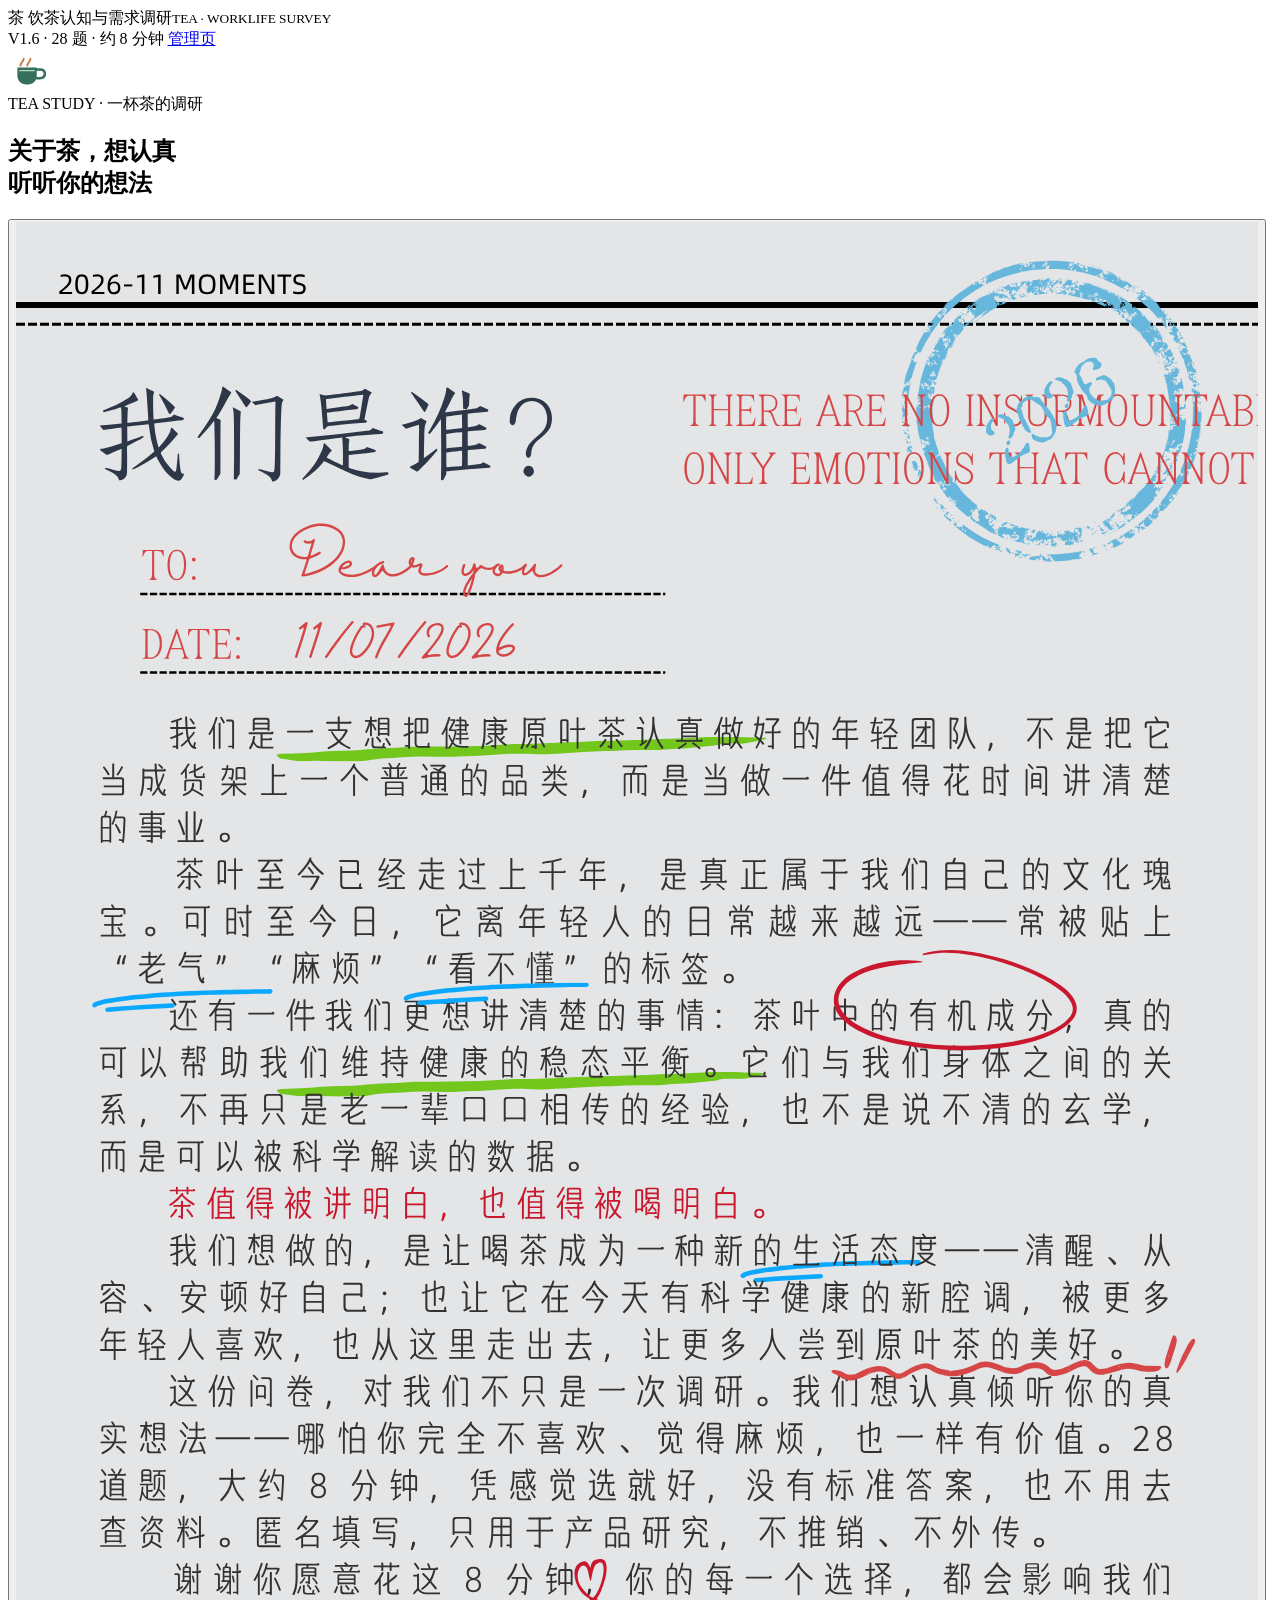
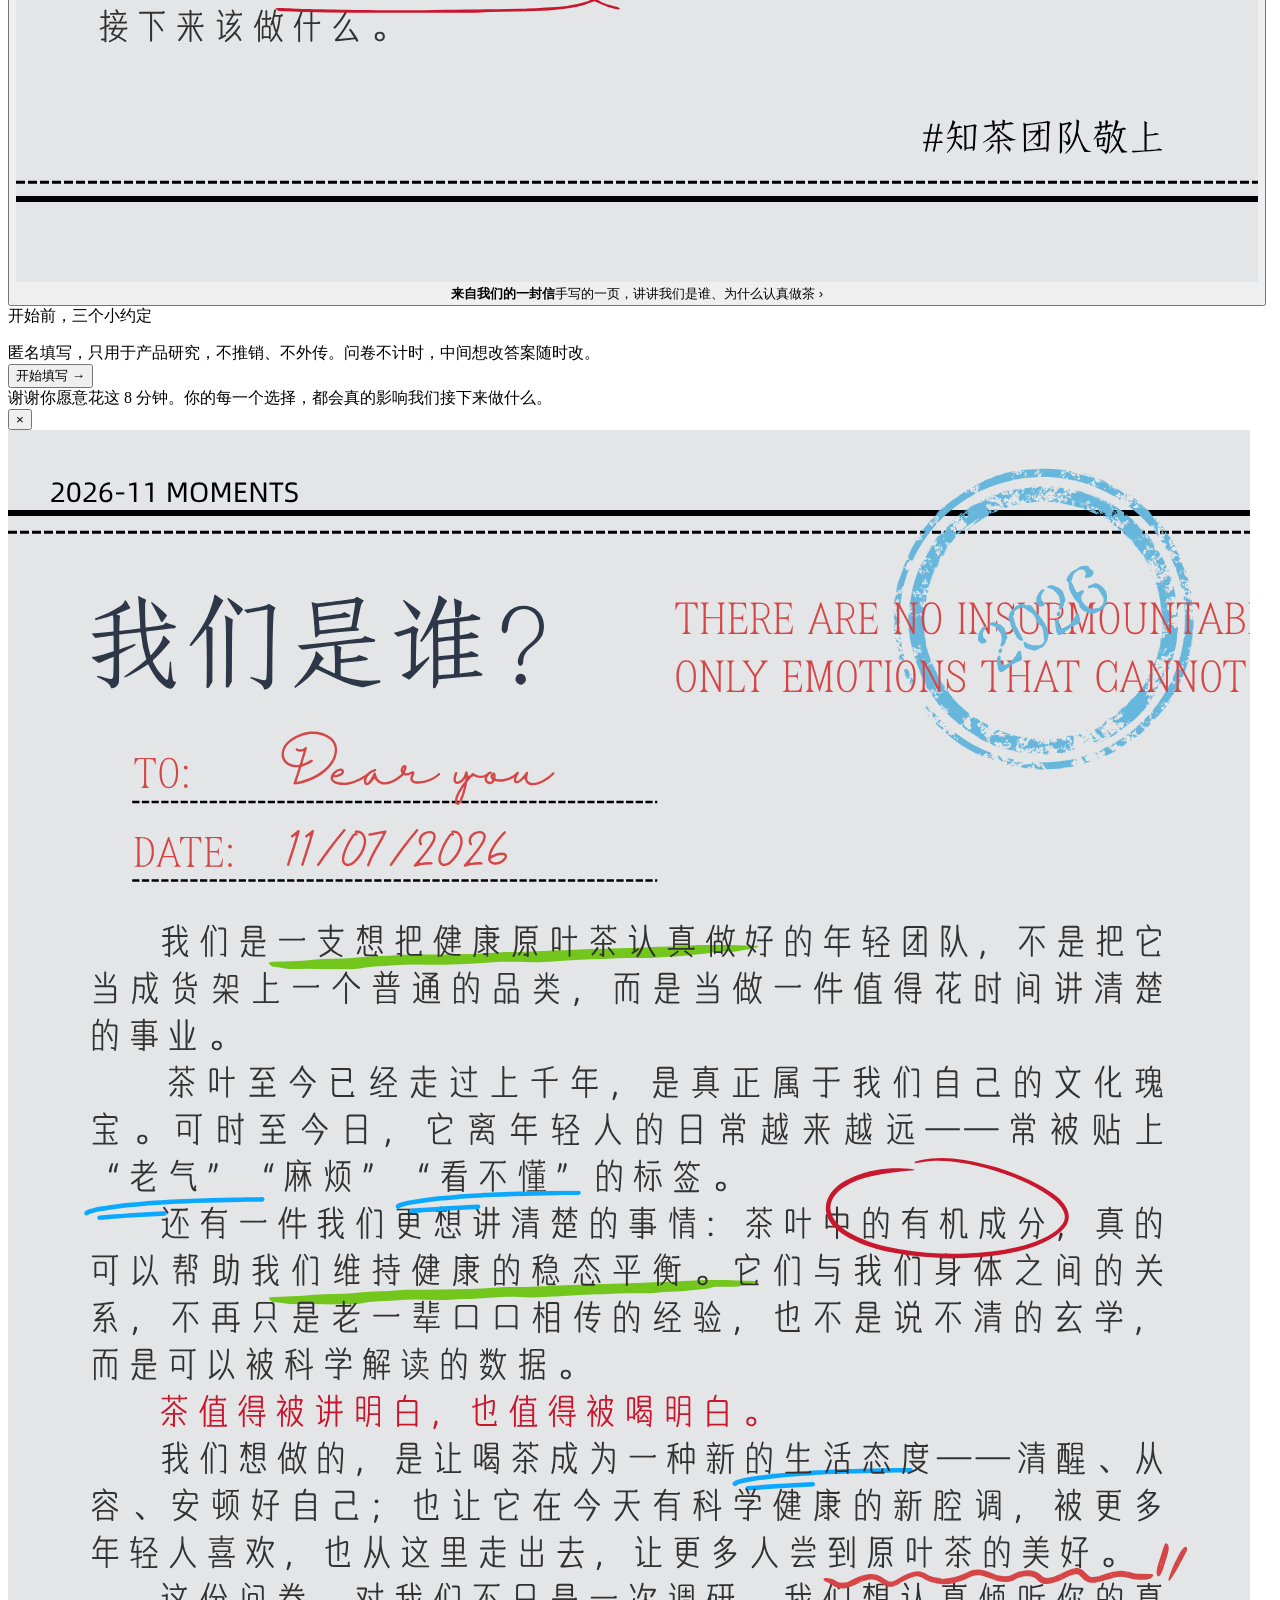
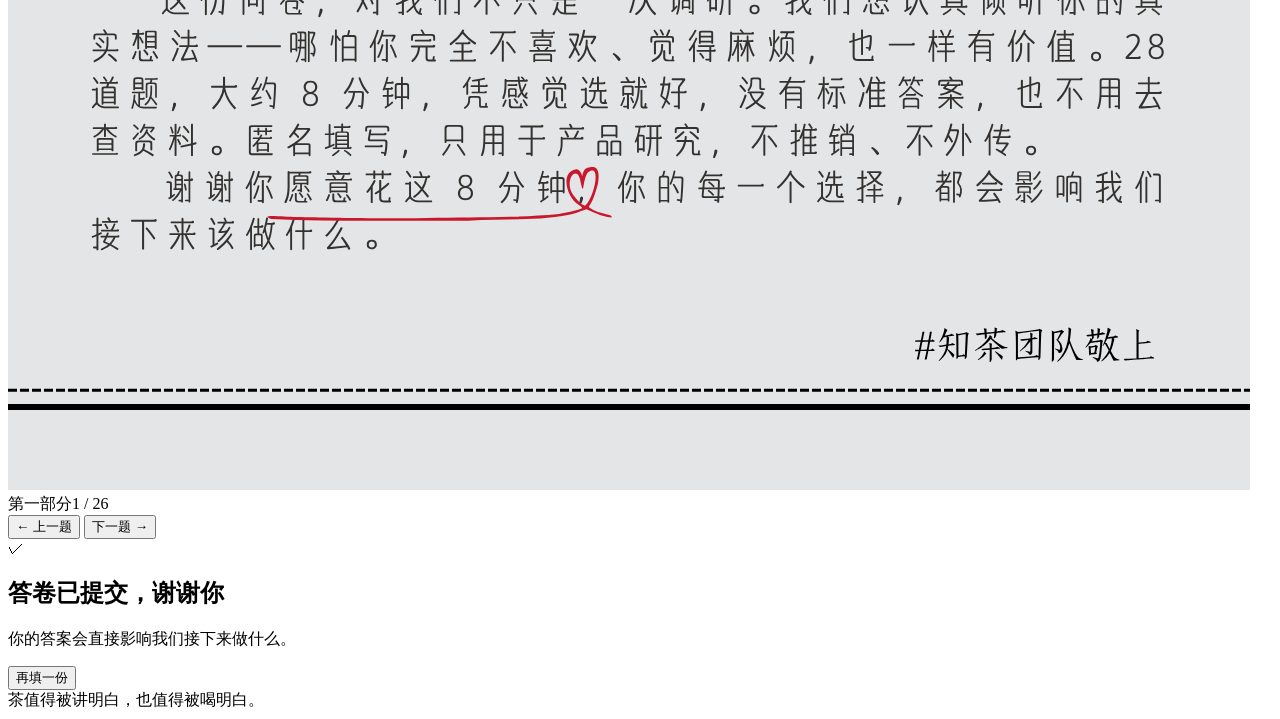
==== index.html @ 20c08c5d "Add index.html" ====
<!DOCTYPE html>
<html lang="zh-CN">
<head>
  <meta charset="UTF-8" />
  <meta name="viewport" content="width=device-width, initial-scale=1.0" />
  <title>25–40 岁职场人群饮茶认知与需求调研</title>
  <meta name="description" content="一份关于职场人群饮茶习惯、认知与内容需求的匿名调研，约 8 分钟。" />
  <link rel="stylesheet" href="styles.css" />
</head>
<body>
  <header class="topbar">
    <div class="brand">
      <span class="brand-mark">茶</span>
      <span class="brand-text">饮茶认知与需求调研<small>TEA · WORKLIFE SURVEY</small></span>
    </div>
    <nav class="topnav">
      <span class="badge">V1.6 · 28 题 · 约 8 分钟</span>
      <a href="admin.html" class="admin-link">管理页</a>
    </nav>
  </header>

  <main class="page">
    <section id="intro" class="intro card">
      <div class="cup-icon" aria-hidden="true">
        <svg viewBox="0 0 64 64" width="40" height="40">
          <path d="M20 25c0-5 5-6 5-11M31 25c0-5 5-6 5-11" fill="none" stroke="#c47c46" stroke-width="3" stroke-linecap="round"/>
          <path d="M15 28h31v13c0 8-6 14-14 14h-3c-8 0-14-6-14-14V28Z" fill="#35705a"/>
          <path d="M46 31h5c5 0 8 3 8 7s-3 7-8 7h-5" fill="none" stroke="#35705a" stroke-width="4" stroke-linecap="round"/>
          <path d="M19 33h23" stroke="#bcd5c7" stroke-width="2" stroke-linecap="round"/>
        </svg>
      </div>
      <div class="intro-eyebrow">TEA STUDY · 一杯茶的调研</div>
      <h1>关于茶，想认真<br />听听你的想法</h1>
      <p class="intro-lead" id="introLead"></p>

      <button class="letter-card" id="letterCard" type="button" aria-label="查看来自我们的一封信">
        <div class="letter-preview"><img src="assets/who-we-are.png" alt="手写信件《我们是谁？》" /></div>
        <div class="letter-meta">
          <span class="letter-text"><strong>来自我们的一封信</strong><span>手写的一页，讲讲我们是谁、为什么认真做茶</span></span>
          <span class="letter-chevron" aria-hidden="true">›</span>
        </div>
      </button>

      <div class="rules-box">
        <div class="rules-title">开始前，三个小约定</div>
        <ol id="introRules"></ol>
      </div>
      <div class="privacy-note">匿名填写，只用于产品研究，不推销、不外传。问卷不计时，中间想改答案随时改。</div>
      <button class="btn btn-primary btn-lg" id="startBtn">开始填写 <span aria-hidden="true">→</span></button>
      <div class="intro-foot">谢谢你愿意花这 8 分钟。你的每一个选择，都会真的影响我们接下来做什么。</div>
    </section>

    <div id="letterModal" class="letter-modal hidden" role="dialog" aria-modal="true" aria-label="来自我们的一封信">
      <div class="letter-backdrop" id="letterBackdrop"></div>
      <div class="letter-modal-panel">
        <button class="letter-close" id="letterClose" type="button" aria-label="关闭">×</button>
        <img src="assets/who-we-are.png" alt="手写信件《我们是谁？》完整版" />
      </div>
    </div>

    <section id="survey" class="survey hidden">
      <div class="progress-wrap">
        <div class="progress-meta"><span id="progressSection">第一部分</span><span id="progressText">1 / 26</span></div>
        <div class="progress-track"><div class="progress-fill" id="progressFill"></div></div>
      </div>
      <div class="card question-card" id="questionCard"></div>
      <div class="question-nav">
        <button class="btn btn-ghost" id="prevBtn">← 上一题</button>
        <button class="btn btn-primary" id="nextBtn">下一题 →</button>
      </div>
    </section>

    <section id="done" class="done card hidden">
      <div class="done-icon">✓</div>
      <h2>答卷已提交，谢谢你</h2>
      <p>你的答案会直接影响我们接下来做什么。</p>
      <div class="receipt" id="receipt"></div>
      <button class="btn btn-ghost" id="againBtn">再填一份</button>
    </section>
  </main>

  <footer class="footer">茶值得被讲明白，也值得被喝明白。</footer>

  <script src="config.js"></script>
  <script src="questions.js"></script>
  <script src="cloud-cloudbase.js"></script>
  <script src="cloud.js"></script>
  <script src="app.js"></script>
</body>
</html>
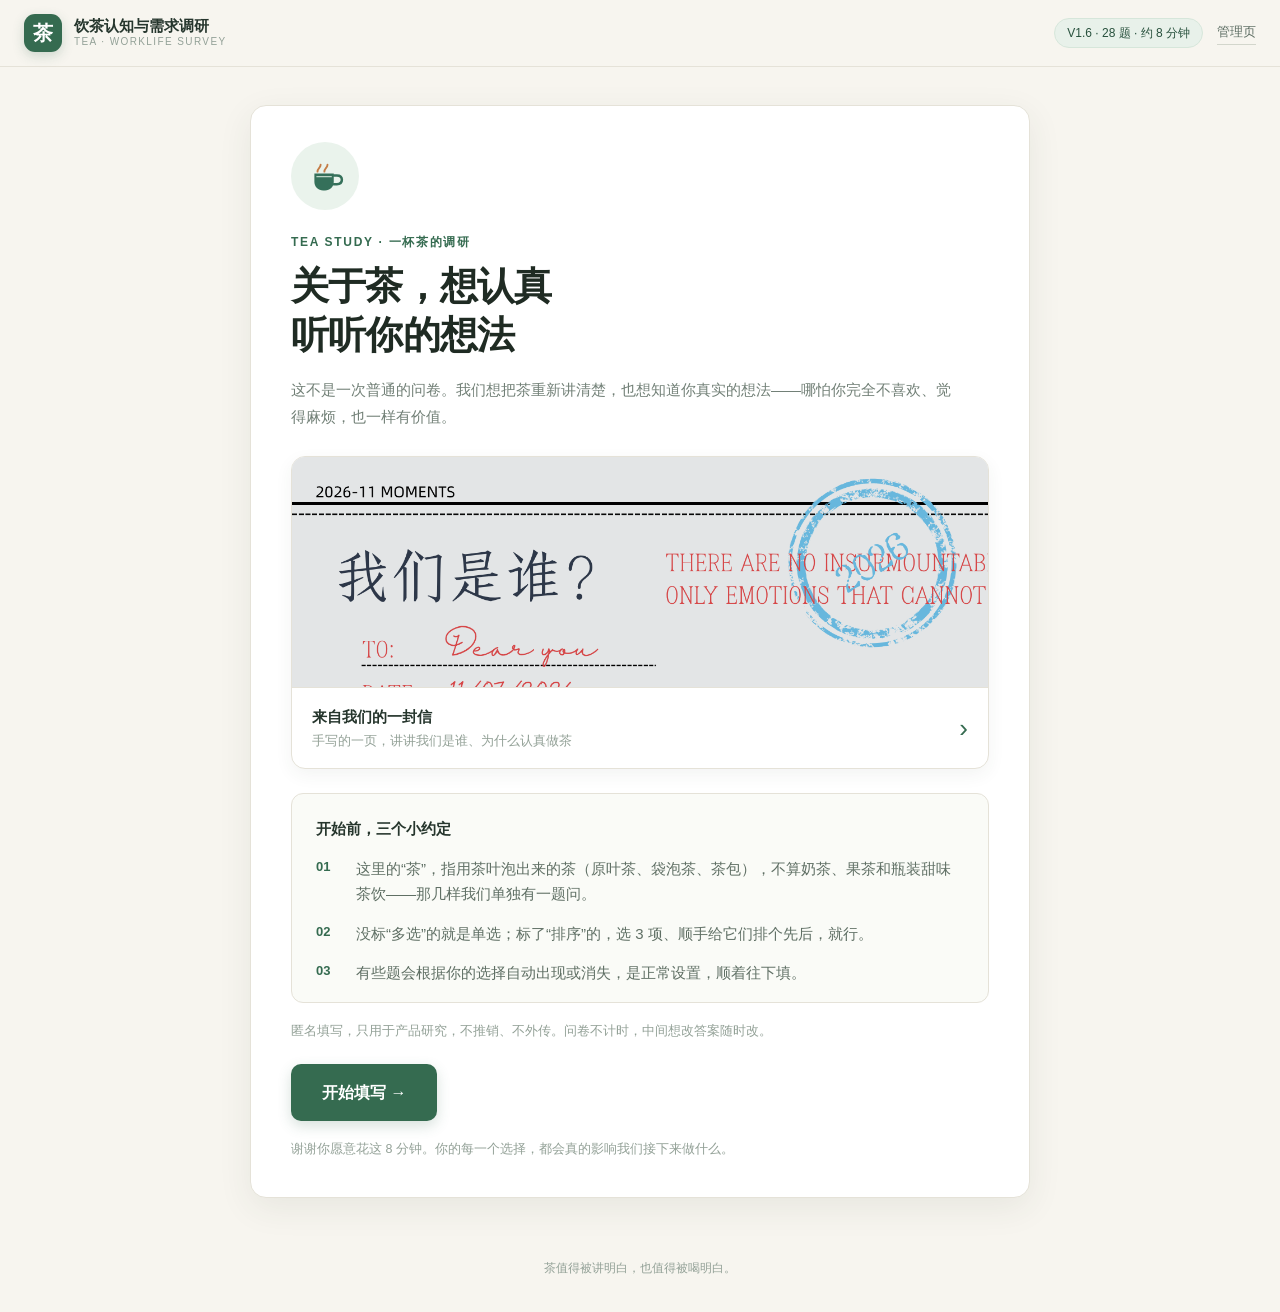
==== commit 1d1979c2: "Update index.html" ====
--- a/index.html
+++ b/index.html
@@ -74,6 +74,7 @@
       <div class="done-icon">✓</div>
       <h2>答卷已提交，谢谢你</h2>
       <p>你的答案会直接影响我们接下来做什么。</p>
+      <div class="identity-card" id="identityCard"></div>
       <div class="receipt" id="receipt"></div>
       <button class="btn btn-ghost" id="againBtn">再填一份</button>
     </section>
@@ -85,6 +86,7 @@
   <script src="questions.js"></script>
   <script src="cloud-cloudbase.js"></script>
   <script src="cloud.js"></script>
+  <script src="identities.js"></script>
   <script src="app.js"></script>
 </body>
 </html>
--- a/styles.css
+++ b/styles.css
@@ -0,0 +1,264 @@
+:root {
+  --bg: #f7f5ef;
+  --paper: #ffffff;
+  --ink: #26362d;
+  --ink-soft: #5f6f64;
+  --ink-faint: #93a197;
+  --green: #356b50;
+  --green-dark: #28513d;
+  --green-soft: #e8f1ea;
+  --amber: #b8703a;
+  --amber-soft: #fbf0e5;
+  --line: #e5e2d8;
+  --line-strong: #d3d6cc;
+  --danger: #b4453f;
+  --shadow: 0 10px 34px rgba(45, 65, 51, .08);
+  --radius: 16px;
+}
+
+* { box-sizing: border-box; }
+html { scroll-behavior: smooth; }
+body {
+  margin: 0;
+  background: var(--bg);
+  color: var(--ink);
+  font-family: -apple-system, BlinkMacSystemFont, "Segoe UI", "PingFang SC", "Hiragino Sans GB", "Microsoft YaHei", sans-serif;
+  font-size: 15px;
+  line-height: 1.7;
+  -webkit-font-smoothing: antialiased;
+}
+.hidden { display: none !important; }
+button, input, textarea { font: inherit; }
+
+.topbar {
+  position: sticky; top: 0; z-index: 20;
+  display: flex; align-items: center; justify-content: space-between;
+  gap: 16px; padding: 14px 24px;
+  background: rgba(247, 245, 239, .92);
+  backdrop-filter: blur(10px);
+  border-bottom: 1px solid var(--line);
+}
+.brand { display: flex; align-items: center; gap: 12px; }
+.brand-mark {
+  width: 38px; height: 38px; border-radius: 11px;
+  display: grid; place-items: center;
+  background: var(--green); color: #fff; font-size: 20px; font-weight: 700;
+  box-shadow: 0 4px 12px rgba(53,107,80,.22);
+}
+.brand-text { font-weight: 700; font-size: 15px; line-height: 1.25; }
+.brand-text small { display: block; font-weight: 500; font-size: 10px; letter-spacing: .14em; color: var(--ink-faint); }
+.topnav { display: flex; align-items: center; gap: 14px; }
+.badge {
+  font-size: 12px; color: var(--green-dark); background: var(--green-soft);
+  border: 1px solid #d6e6da; border-radius: 999px; padding: 4px 12px;
+}
+.admin-link { color: var(--ink-soft); text-decoration: none; font-size: 13px; border-bottom: 1px solid var(--line-strong); }
+.admin-link:hover { color: var(--green); border-color: var(--green); }
+
+.page { max-width: 820px; margin: 0 auto; padding: 38px 20px 60px; }
+.card {
+  background: var(--paper); border: 1px solid var(--line);
+  border-radius: var(--radius); box-shadow: var(--shadow);
+  padding: 36px 40px;
+}
+.cup-icon {
+  width: 68px; height: 68px; border-radius: 50%;
+  background: #eaf3ec; display: grid; place-items: center; margin-bottom: 22px;
+}
+.intro-eyebrow {
+  display: block; color: var(--green); font-size: 12px; font-weight: 700;
+  letter-spacing: .14em; margin-bottom: 10px;
+}
+h1 { font-size: 38px; line-height: 1.28; margin: 0 0 16px; letter-spacing: -.02em; color: #1f2b23; }
+.intro-lead { font-size: 15px; line-height: 1.8; color: #728077; margin: 0 0 26px; max-width: 660px; }
+
+.letter-card {
+  display: block; width: 100%; padding: 0; margin: 0 0 24px; text-align: left;
+  background: #fff; border: 1px solid var(--line); border-radius: 14px;
+  overflow: hidden; cursor: pointer; transition: .18s ease;
+  box-shadow: 0 6px 18px rgba(45, 65, 51, .06);
+}
+.letter-card:hover { transform: translateY(-2px); border-color: #bcd3c2; box-shadow: 0 10px 26px rgba(45, 65, 51, .1); }
+.letter-preview { height: 230px; overflow: hidden; background: #f1f2f0; }
+.letter-preview img { width: 100%; height: 100%; object-fit: cover; object-position: top center; display: block; }
+.letter-meta {
+  display: flex; align-items: center; justify-content: space-between; gap: 16px;
+  padding: 16px 20px; border-top: 1px solid var(--line);
+}
+.letter-text { display: flex; flex-direction: column; gap: 2px; }
+.letter-text strong { font-size: 15px; color: var(--ink); }
+.letter-text span { font-size: 12.5px; color: var(--ink-faint); }
+.letter-chevron { color: var(--green); font-size: 26px; line-height: 1; }
+
+.rules-box {
+  margin: 0 0 18px; padding: 22px 24px 16px;
+  background: #fafbf7; border: 1px solid var(--line); border-radius: 12px;
+}
+.rules-title { font-weight: 700; margin-bottom: 14px; }
+.rules-box ol { margin: 0; padding: 0; list-style: none; counter-reset: rule; color: var(--ink-soft); }
+.rules-box li {
+  position: relative; margin: 0 0 14px; padding-left: 40px; line-height: 1.7;
+}
+.rules-box li:last-child { margin-bottom: 0; }
+.rules-box li::before {
+  counter-increment: rule; content: "0" counter(rule);
+  position: absolute; left: 0; top: 0; color: var(--green); font-weight: 700; font-size: 13px;
+}
+.privacy-note { font-size: 12.5px; color: var(--ink-faint); margin: 18px 0 22px; }
+.intro-foot { margin-top: 18px; font-size: 12.5px; color: var(--ink-faint); }
+
+.letter-modal { position: fixed; inset: 0; z-index: 60; display: grid; place-items: center; padding: 24px; }
+.letter-backdrop { position: absolute; inset: 0; background: rgba(24, 36, 29, .68); backdrop-filter: blur(3px); }
+.letter-modal-panel {
+  position: relative; max-width: 760px; width: 100%; max-height: 90vh; overflow: auto;
+  background: #fff; border-radius: 14px; box-shadow: 0 24px 70px rgba(0, 0, 0, .3);
+}
+.letter-modal-panel img { display: block; width: 100%; height: auto; }
+.letter-close {
+  position: sticky; top: 10px; float: right; margin: 10px 12px -46px 0; z-index: 2;
+  width: 36px; height: 36px; border: none; border-radius: 50%;
+  background: rgba(255, 255, 255, .9); color: var(--ink); font-size: 24px; cursor: pointer;
+  box-shadow: 0 2px 10px rgba(0, 0, 0, .18);
+}
+
+.btn {
+  border: 1px solid transparent; border-radius: 10px; cursor: pointer;
+  padding: 11px 22px; font-weight: 600; transition: .15s ease;
+  background: #fff; color: var(--ink);
+}
+.btn:hover { transform: translateY(-1px); }
+.btn:disabled { opacity: .45; cursor: not-allowed; transform: none; }
+.btn-primary { background: var(--green); color: #fff; box-shadow: 0 5px 14px rgba(53,107,80,.2); }
+.btn-primary:hover { background: var(--green-dark); }
+.btn-lg { padding: 14px 30px; font-size: 16px; }
+.btn-ghost { background: #fff; border-color: var(--line-strong); color: var(--ink-soft); }
+.btn-ghost:hover { border-color: var(--green); color: var(--green); }
+.btn-danger { background: #fff; border-color: #e6c9c7; color: var(--danger); }
+
+.progress-wrap { margin-bottom: 18px; }
+.progress-meta { display: flex; justify-content: space-between; font-size: 12px; color: var(--ink-faint); margin-bottom: 8px; }
+.progress-track { height: 6px; border-radius: 999px; background: #e7eae2; overflow: hidden; }
+.progress-fill { height: 100%; width: 0; background: linear-gradient(90deg, var(--green), #6fa07c); border-radius: 999px; transition: width .3s ease; }
+
+.question-card { min-height: 420px; }
+.q-section { color: var(--amber); font-size: 12px; font-weight: 700; letter-spacing: .1em; }
+.q-id { color: var(--ink-faint); font-size: 12px; float: right; }
+.q-title { font-size: 21px; line-height: 1.55; margin: 14px 0 8px; font-weight: 700; }
+.q-title .dyn { color: var(--green); }
+.q-hint { color: var(--ink-faint); font-size: 13px; margin-bottom: 22px; }
+.required-mark { color: var(--amber); font-size: 12px; margin-left: 8px; font-weight: 500; }
+
+.options { display: grid; gap: 10px; }
+.option {
+  display: flex; align-items: flex-start; gap: 12px;
+  padding: 13px 16px; border: 1px solid var(--line); border-radius: 11px;
+  background: #fff; cursor: pointer; transition: .15s ease;
+}
+.option:hover { border-color: #a8c3b0; background: #fbfdfb; }
+.option.selected { border-color: var(--green); background: var(--green-soft); box-shadow: inset 0 0 0 1px var(--green); }
+.option.disabled { opacity: .5; cursor: not-allowed; }
+.option input { margin-top: 4px; accent-color: var(--green); }
+.option-label { flex: 1; }
+.option-index { color: var(--ink-faint); font-size: 12px; margin-right: 4px; }
+
+.other-input, .text-input {
+  width: 100%; margin-top: 10px; padding: 11px 14px;
+  border: 1px solid var(--line-strong); border-radius: 9px; background: #fff;
+  color: var(--ink); outline: none;
+}
+.other-input:focus, .text-input:focus { border-color: var(--green); box-shadow: 0 0 0 3px rgba(53,107,80,.1); }
+.text-input { min-height: 110px; resize: vertical; }
+
+.rank-selected { margin-bottom: 18px; }
+.rank-item {
+  display: flex; align-items: center; gap: 10px; padding: 10px 14px;
+  border: 1px solid #cfe0d3; background: #f4f9f5; border-radius: 10px; margin-bottom: 8px;
+}
+.rank-num { width: 24px; height: 24px; flex: none; border-radius: 50%; background: var(--green); color: #fff; display: grid; place-items: center; font-size: 12px; }
+.rank-label { flex: 1; }
+.rank-actions { display: flex; gap: 5px; }
+.rank-actions button {
+  border: 1px solid var(--line-strong); background: #fff; color: var(--ink-soft);
+  border-radius: 7px; width: 28px; height: 28px; cursor: pointer; line-height: 1;
+}
+.rank-actions button:hover { border-color: var(--green); color: var(--green); }
+.rank-empty { color: var(--ink-faint); font-size: 13px; padding: 8px 0; }
+
+.scale-grid { display: grid; grid-template-columns: repeat(5, 1fr); gap: 10px; }
+.scale-cell { text-align: center; padding: 14px 6px; border: 1px solid var(--line); border-radius: 11px; cursor: pointer; font-size: 13px; }
+.scale-cell:hover { border-color: #a8c3b0; }
+.scale-cell.selected { border-color: var(--green); background: var(--green-soft); box-shadow: inset 0 0 0 1px var(--green); font-weight: 700; }
+.scale-cell strong { display: block; font-size: 20px; color: var(--green); }
+
+.matrix-wrap { overflow-x: auto; }
+.matrix-table { width: 100%; border-collapse: collapse; min-width: 560px; }
+.matrix-table th, .matrix-table td { padding: 12px 8px; text-align: center; border-bottom: 1px solid var(--line); }
+.matrix-table th:first-child, .matrix-table td:first-child { text-align: left; min-width: 250px; }
+.matrix-table thead th { color: var(--ink-soft); font-size: 12px; font-weight: 600; }
+.matrix-table input { accent-color: var(--green); width: 17px; height: 17px; cursor: pointer; }
+
+.question-nav { display: flex; justify-content: space-between; gap: 12px; margin-top: 18px; }
+.error-msg { color: var(--danger); font-size: 13px; margin-top: 12px; min-height: 20px; }
+.field-error .option, .field-error .scale-cell { border-color: #e8c4c1; }
+
+.done { text-align: center; padding: 60px 40px; }
+.done-icon { width: 60px; height: 60px; margin: 0 auto 18px; border-radius: 50%; background: var(--green-soft); color: var(--green); display: grid; place-items: center; font-size: 30px; }
+.done h2 { margin: 0 0 8px; }
+.done p { color: var(--ink-soft); }
+.receipt { margin: 22px auto; padding: 12px 16px; max-width: 460px; background: #fafbf7; border: 1px dashed var(--line-strong); border-radius: 10px; font-size: 12px; color: var(--ink-faint); word-break: break-all; }
+.footer { text-align: center; padding: 0 20px 34px; color: var(--ink-faint); font-size: 12px; }
+
+/* 管理页 */
+.admin-page { max-width: 1180px; }
+.admin-head { display: flex; justify-content: space-between; align-items: center; gap: 16px; flex-wrap: wrap; margin-bottom: 22px; }
+.admin-head h1 { margin: 0; font-size: 26px; }
+.lock-card { max-width: 420px; margin: 70px auto; text-align: center; }
+.lock-card .btn { margin-top: 14px; width: 100%; }
+.alert { padding: 12px 16px; border-radius: 10px; font-size: 13px; margin-bottom: 16px; }
+.alert-error { background: #fbeeed; color: var(--danger); border: 1px solid #f0d3d1; }
+.alert-info { background: var(--green-soft); color: var(--green-dark); border: 1px solid #d6e6da; }
+.stat-grid { display: grid; grid-template-columns: repeat(auto-fit, minmax(165px, 1fr)); gap: 14px; margin-bottom: 20px; }
+.stat { background: var(--paper); border: 1px solid var(--line); border-radius: 13px; padding: 18px 20px; }
+.stat .value { font-size: 30px; font-weight: 700; color: var(--green); line-height: 1.2; }
+.stat .label { font-size: 12px; color: var(--ink-faint); margin-top: 4px; }
+.panel { background: var(--paper); border: 1px solid var(--line); border-radius: 14px; padding: 22px 24px; margin-bottom: 18px; box-shadow: var(--shadow); }
+.panel h2 { font-size: 17px; margin: 0 0 16px; }
+.panel-grid { display: grid; grid-template-columns: repeat(auto-fit, minmax(300px, 1fr)); gap: 22px; }
+.bar-row { display: grid; grid-template-columns: 1fr 42px; gap: 10px; align-items: center; margin-bottom: 9px; font-size: 12.5px; }
+.bar-label { overflow: hidden; text-overflow: ellipsis; white-space: nowrap; color: var(--ink-soft); }
+.bar-track { grid-column: 1 / -1; height: 7px; background: #eef0e9; border-radius: 999px; overflow: hidden; margin-top: -6px; }
+.bar-fill { height: 100%; background: var(--green); border-radius: 999px; }
+.bar-count { text-align: right; color: var(--ink); font-variant-numeric: tabular-nums; }
+.table-tools { display: flex; gap: 10px; flex-wrap: wrap; align-items: center; margin-bottom: 14px; }
+.table-tools input[type="search"] { flex: 1; min-width: 200px; padding: 9px 13px; border: 1px solid var(--line-strong); border-radius: 9px; outline: none; }
+.table-tools input[type="search"]:focus { border-color: var(--green); }
+.table-scroll { overflow-x: auto; border: 1px solid var(--line); border-radius: 10px; }
+table.data { width: 100%; border-collapse: collapse; font-size: 12.5px; min-width: 900px; }
+table.data th { background: #f7f8f4; text-align: left; padding: 11px 13px; color: var(--ink-soft); font-weight: 600; white-space: nowrap; border-bottom: 1px solid var(--line); position: sticky; top: 0; }
+table.data td { padding: 11px 13px; border-bottom: 1px solid var(--line); vertical-align: top; }
+table.data tr:last-child td { border-bottom: none; }
+table.data tbody tr:hover { background: #fbfcf9; }
+.group-tag { display: inline-block; padding: 2px 8px; border-radius: 999px; font-size: 11px; background: var(--green-soft); color: var(--green-dark); white-space: nowrap; }
+.group-tag.b { background: #fdf2e4; color: #9a6229; }
+.group-tag.c { background: #edf0f8; color: #4a5d8a; }
+.group-tag.d, .group-tag.x { background: #f2f2f2; color: #777; }
+.detail-row td { background: #fafbf7; }
+.detail-grid { display: grid; grid-template-columns: repeat(auto-fill, minmax(280px, 1fr)); gap: 6px 20px; }
+.detail-grid div { padding: 3px 0; border-bottom: 1px dashed var(--line); word-break: break-word; }
+.detail-grid b { color: var(--green-dark); margin-right: 6px; }
+.pager { display: flex; justify-content: center; align-items: center; gap: 12px; margin-top: 14px; font-size: 13px; color: var(--ink-soft); }
+.muted { color: var(--ink-faint); font-size: 12px; }
+.loading { text-align: center; padding: 50px; color: var(--ink-faint); }
+
+@media (max-width: 640px) {
+  .card { padding: 24px 20px; }
+  h1 { font-size: 29px; }
+  .letter-preview { height: 190px; }
+  .letter-meta { padding: 14px 16px; }
+  .rules-box { padding: 18px 18px 12px; }
+  .q-title { font-size: 19px; }
+  .topbar { padding: 11px 16px; }
+  .badge { display: none; }
+  .scale-grid { grid-template-columns: repeat(5, 1fr); gap: 5px; }
+  .scale-cell { font-size: 10px; padding: 10px 3px; }
+}
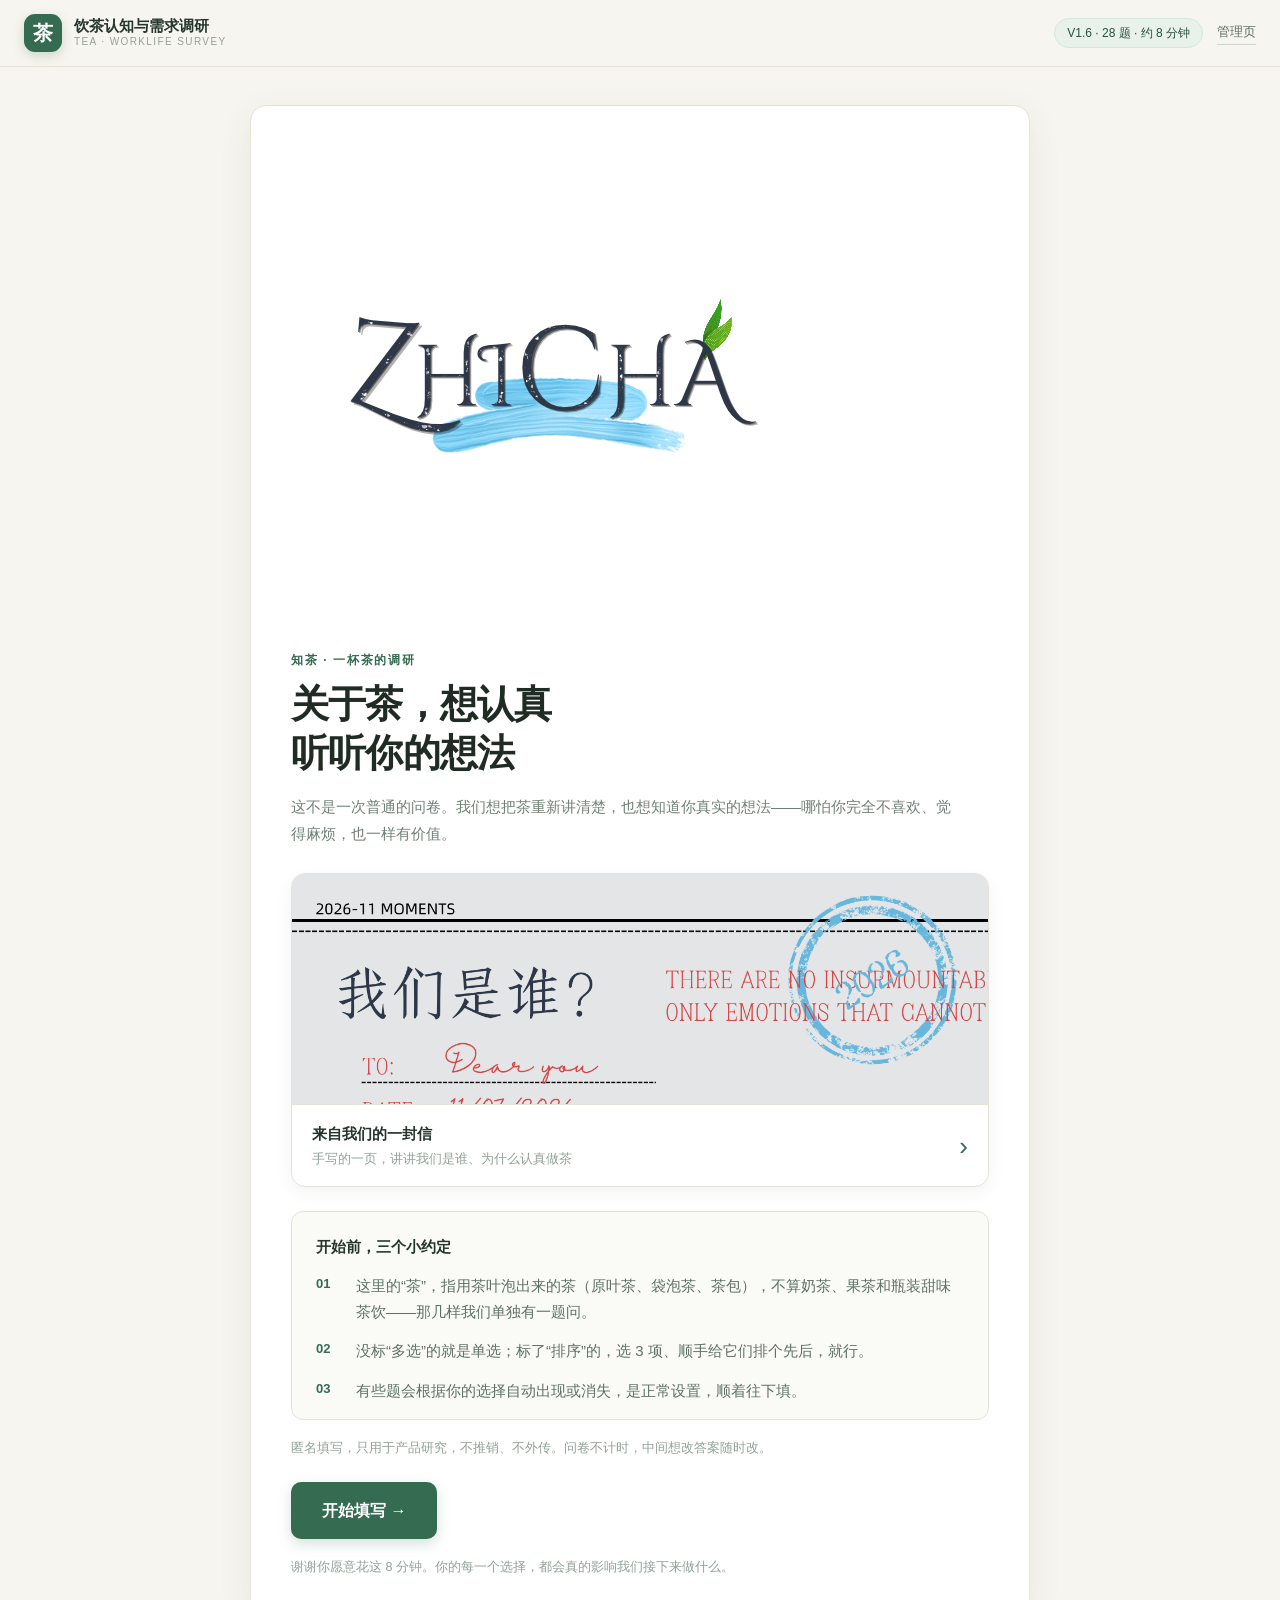
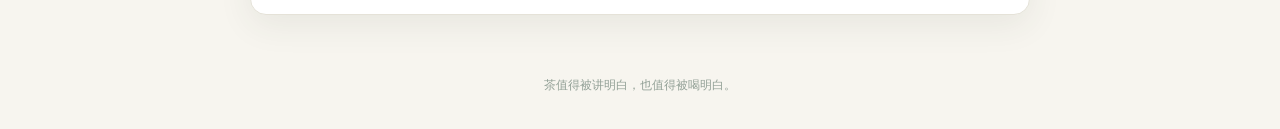
==== commit 1fee106d: "Update index.html" ====
--- a/index.html
+++ b/index.html
@@ -21,15 +21,8 @@
 
   <main class="page">
     <section id="intro" class="intro card">
-      <div class="cup-icon" aria-hidden="true">
-        <svg viewBox="0 0 64 64" width="40" height="40">
-          <path d="M20 25c0-5 5-6 5-11M31 25c0-5 5-6 5-11" fill="none" stroke="#c47c46" stroke-width="3" stroke-linecap="round"/>
-          <path d="M15 28h31v13c0 8-6 14-14 14h-3c-8 0-14-6-14-14V28Z" fill="#35705a"/>
-          <path d="M46 31h5c5 0 8 3 8 7s-3 7-8 7h-5" fill="none" stroke="#35705a" stroke-width="4" stroke-linecap="round"/>
-          <path d="M19 33h23" stroke="#bcd5c7" stroke-width="2" stroke-linecap="round"/>
-        </svg>
-      </div>
-      <div class="intro-eyebrow">TEA STUDY · 一杯茶的调研</div>
+      <div class="brand-logo"><img src="assets/zhicha-logo.jpg" alt="知茶 ZHI CHA" /></div>
+      <div class="intro-eyebrow">知茶 · 一杯茶的调研</div>
       <h1>关于茶，想认真<br />听听你的想法</h1>
       <p class="intro-lead" id="introLead"></p>
 
@@ -71,6 +64,7 @@
     </section>
 
     <section id="done" class="done card hidden">
+      <div class="brand-logo done-logo"><img src="assets/zhicha-logo.jpg" alt="知茶 ZHI CHA" /></div>
       <div class="done-icon">✓</div>
       <h2>答卷已提交，谢谢你</h2>
       <p>你的答案会直接影响我们接下来做什么。</p>
--- a/styles.css
+++ b/styles.css
@@ -205,7 +205,18 @@
 .done-icon { width: 60px; height: 60px; margin: 0 auto 18px; border-radius: 50%; background: var(--green-soft); color: var(--green); display: grid; place-items: center; font-size: 30px; }
 .done h2 { margin: 0 0 8px; }
 .done p { color: var(--ink-soft); }
-.receipt { margin: 22px auto; padding: 12px 16px; max-width: 460px; background: #fafbf7; border: 1px dashed var(--line-strong); border-radius: 10px; font-size: 12px; color: var(--ink-faint); word-break: break-all; }
+.identity-card {
+  max-width: 520px; margin: 26px auto 12px; padding: 26px 28px;
+  background: linear-gradient(160deg, #f3f8f3, #fff);
+  border: 1px solid #d9e7dc; border-radius: 16px; text-align: center;
+}
+.identity-emoji { font-size: 38px; line-height: 1; margin-bottom: 10px; }
+.identity-kicker { color: var(--green); font-size: 11px; font-weight: 700; letter-spacing: .16em; }
+.identity-title { font-size: 25px; font-weight: 800; color: #1f3a2b; margin: 8px 0 10px; }
+.identity-desc { font-size: 14px; line-height: 1.75; color: #4a5b50; }
+.identity-reasons { display: flex; flex-direction: column; gap: 3px; margin: 16px 0; color: var(--ink-faint); font-size: 12px; }
+.identity-copy { font-size: 12px; padding: 8px 18px; }
+.receipt { margin: 18px auto; padding: 12px 16px; max-width: 460px; background: #fafbf7; border: 1px dashed var(--line-strong); border-radius: 10px; font-size: 12px; color: var(--ink-faint); word-break: break-all; }
 .footer { text-align: center; padding: 0 20px 34px; color: var(--ink-faint); font-size: 12px; }
 
 /* 管理页 */
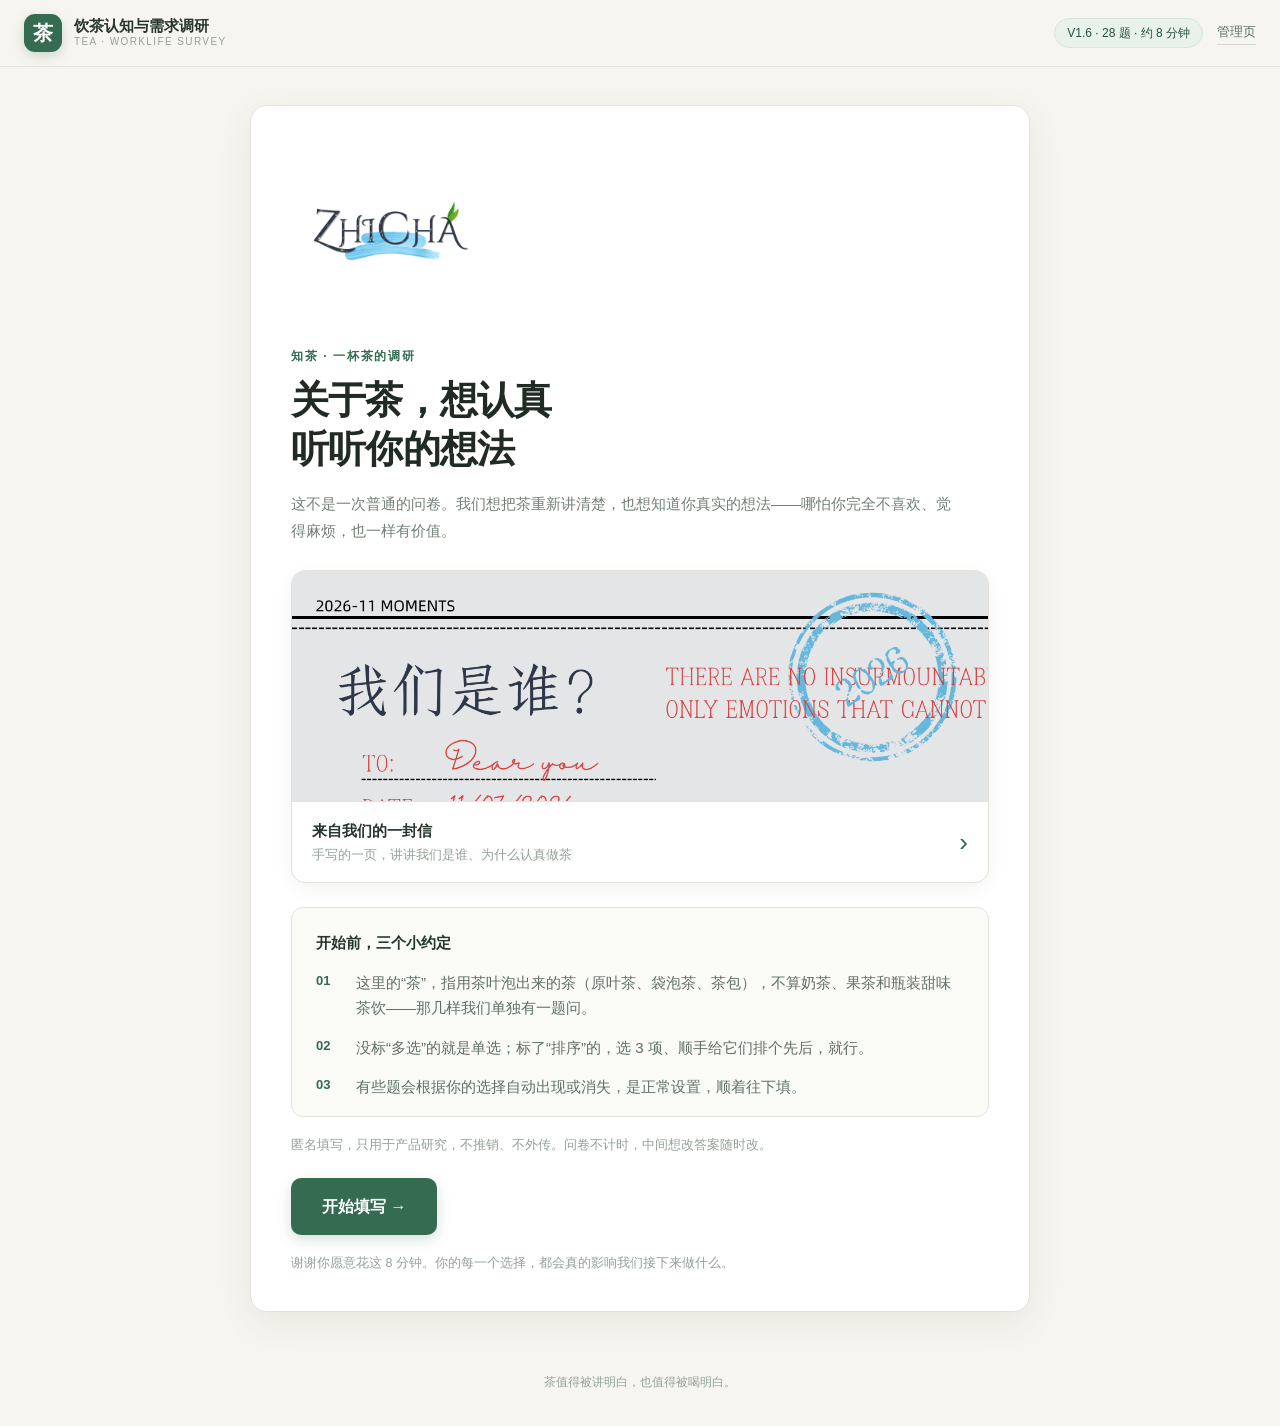
==== commit c5da747c: "Deploy beta group + 32 identity avatars" ====
--- a/index.html
+++ b/index.html
@@ -5,7 +5,7 @@
   <meta name="viewport" content="width=device-width, initial-scale=1.0" />
   <title>25–40 岁职场人群饮茶认知与需求调研</title>
   <meta name="description" content="一份关于职场人群饮茶习惯、认知与内容需求的匿名调研，约 8 分钟。" />
-  <link rel="stylesheet" href="styles.css" />
+  <link rel="stylesheet" href="styles.css?v=20261126c" />
 </head>
 <body>
   <header class="topbar">
@@ -76,11 +76,11 @@
 
   <footer class="footer">茶值得被讲明白，也值得被喝明白。</footer>
 
-  <script src="config.js"></script>
-  <script src="questions.js"></script>
-  <script src="cloud-cloudbase.js"></script>
-  <script src="cloud.js"></script>
-  <script src="identities.js"></script>
-  <script src="app.js"></script>
+  <script src="config.js?v=20261126c"></script>
+  <script src="questions.js?v=20261126c"></script>
+  <script src="cloud-cloudbase.js?v=20261126c"></script>
+  <script src="cloud.js?v=20261126c"></script>
+  <script src="identities.js?v=20261126c"></script>
+  <script src="app.js?v=20261126c"></script>
 </body>
 </html>
--- a/styles.css
+++ b/styles.css
@@ -61,10 +61,13 @@
   border-radius: var(--radius); box-shadow: var(--shadow);
   padding: 36px 40px;
 }
-.cup-icon {
-  width: 68px; height: 68px; border-radius: 50%;
-  background: #eaf3ec; display: grid; place-items: center; margin-bottom: 22px;
-}
+.brand-logo { margin-bottom: 14px; }
+.brand-logo img {
+  display: block; width: 190px; max-width: 100%; height: auto;
+  mix-blend-mode: multiply;
+}
+.done-logo { display: flex; justify-content: center; margin-bottom: 14px; }
+.done-logo img { width: 160px; }
 .intro-eyebrow {
   display: block; color: var(--green); font-size: 12px; font-weight: 700;
   letter-spacing: .14em; margin-bottom: 10px;
@@ -211,11 +214,48 @@
   border: 1px solid #d9e7dc; border-radius: 16px; text-align: center;
 }
 .identity-emoji { font-size: 38px; line-height: 1; margin-bottom: 10px; }
+.identity-avatar { margin: -6px auto 8px; width: 150px; height: 150px; }
+.identity-avatar img { display: block; width: 100%; height: 100%; object-fit: contain; }
 .identity-kicker { color: var(--green); font-size: 11px; font-weight: 700; letter-spacing: .16em; }
 .identity-title { font-size: 25px; font-weight: 800; color: #1f3a2b; margin: 8px 0 10px; }
 .identity-desc { font-size: 14px; line-height: 1.75; color: #4a5b50; }
 .identity-reasons { display: flex; flex-direction: column; gap: 3px; margin: 16px 0; color: var(--ink-faint); font-size: 12px; }
+.identity-share {
+  margin: 6px 0 18px; padding: 14px 16px; background: #e1f5ee;
+  border: 1px solid #9fe1cb; border-radius: 12px;
+  color: #0f6e56; font-size: 14px; font-weight: 700;
+}
+.identity-actions { display: flex; gap: 10px; justify-content: center; flex-wrap: wrap; }
 .identity-copy { font-size: 12px; padding: 8px 18px; }
+#savePosterBtn { font-size: 13px; padding: 10px 22px; }
+
+.group-box {
+  margin-top: 22px; padding: 20px; text-align: left;
+  background: #f3f8f3; border: 1px solid #d9e7dc; border-radius: 14px;
+}
+.group-title { font-size: 16px; font-weight: 800; color: #1f3a2b; }
+.group-desc { margin-top: 8px; font-size: 12.5px; line-height: 1.8; color: #4a5b50; }
+.group-options { display: flex; flex-direction: column; gap: 10px; margin-top: 16px; }
+.group-opt {
+  display: flex; align-items: center; gap: 10px;
+  padding: 13px 14px; background: #fff;
+  border: 1px solid #dde7dd; border-radius: 10px;
+  font-size: 14px; color: #2f3d33; cursor: pointer;
+}
+.group-opt:hover { border-color: #b9d2c1; }
+.group-opt input { width: 18px; height: 18px; accent-color: #35705a; flex: none; }
+#contactWrap { margin-top: 18px; }
+
+.poster-modal { position: fixed; inset: 0; z-index: 80; display: grid; place-items: center; padding: 18px; }
+.poster-backdrop { position: absolute; inset: 0; background: rgba(24, 36, 29, .7); }
+.poster-panel {
+  position: relative; width: 100%; max-width: 460px; max-height: 92vh; overflow: auto;
+  background: #fff; border-radius: 14px; padding: 14px; text-align: center;
+  box-shadow: 0 20px 60px rgba(0, 0, 0, .3);
+}
+.poster-tip { font-size: 13px; color: var(--green); font-weight: 700; margin-bottom: 10px; }
+.poster-panel img { display: block; width: 100%; height: auto; border-radius: 8px; }
+.poster-close { margin-top: 12px; font-size: 12px; padding: 8px 18px; }
 .receipt { margin: 18px auto; padding: 12px 16px; max-width: 460px; background: #fafbf7; border: 1px dashed var(--line-strong); border-radius: 10px; font-size: 12px; color: var(--ink-faint); word-break: break-all; }
 .footer { text-align: center; padding: 0 20px 34px; color: var(--ink-faint); font-size: 12px; }
 
@@ -253,6 +293,7 @@
 .group-tag.b { background: #fdf2e4; color: #9a6229; }
 .group-tag.c { background: #edf0f8; color: #4a5d8a; }
 .group-tag.d, .group-tag.x { background: #f2f2f2; color: #777; }
+.tag-group { display: inline-block; margin-left: 4px; padding: 2px 7px; border-radius: 999px; font-size: 10px; background: #e1f5ee; color: #0f6e56; border: 1px solid #9fe1cb; white-space: nowrap; }
 .detail-row td { background: #fafbf7; }
 .detail-grid { display: grid; grid-template-columns: repeat(auto-fill, minmax(280px, 1fr)); gap: 6px 20px; }
 .detail-grid div { padding: 3px 0; border-bottom: 1px dashed var(--line); word-break: break-word; }
